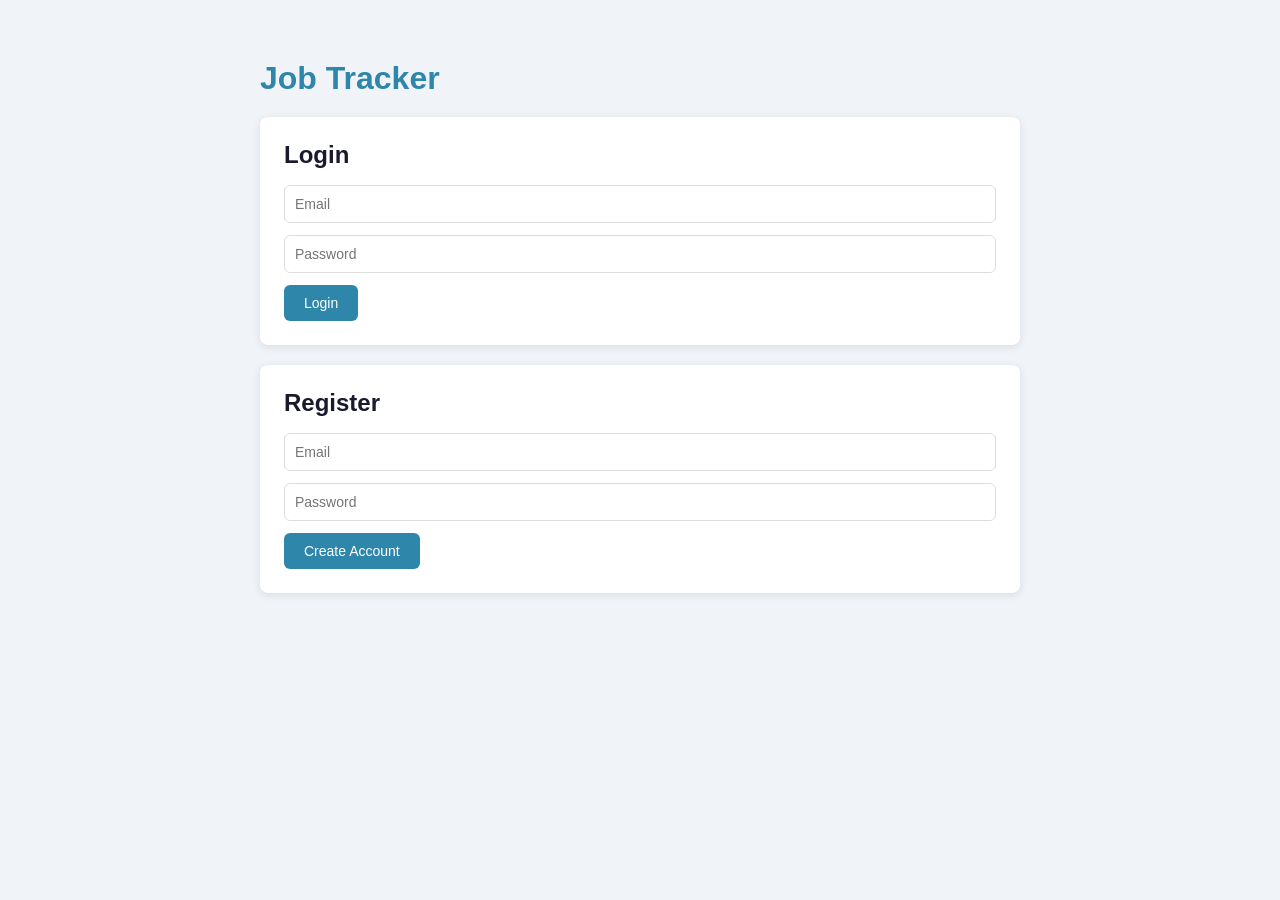
==== frontend/index.html @ f58d55be "rename login to index for deployment" ====
<!doctype html>
<html lang="en">
  <head>
    <meta charset="UTF-8" />
    <meta name="viewport" content="width=device-width, initial-scale=1.0" />
    <title>Job Tracker - Login</title>
    <link rel="stylesheet" href="style.css" />
  </head>
  <body>
    <div class="container">
      <h1>Job Tracker</h1>

      <div class="card">
        <h2>Login</h2>
        <input type="email" id="login-email" placeholder="Email" />
        <input type="password" id="login-password" placeholder="Password" />
        <button onclick="login()">Login</button>
        <p id="login-message"></p>
      </div>

      <div class="card">
        <h2>Register</h2>
        <input type="email" id="register-email" placeholder="Email" />
        <input type="password" id="register-password" placeholder="Password" />
        <button onclick="register()">Create Account</button>
        <p id="register-message"></p>
      </div>
    </div>

    <script src="app.js"></script>
  </body>
</html>
---- frontend/style.css ----
* {
  margin: 0;
  padding: 0;
  box-sizing: border-box;
}

body {
  font-family: Arial, sans-serif;
  background-color: #f0f4f8;
  color: #333;
}

.container {
  max-width: 800px;
  margin: 40px auto;
  padding: 20px;
}

h1 {
  color: #2e86ab;
  margin-bottom: 20px;
}

h2 {
  color: #1a1a2e;
  margin-bottom: 16px;
}

.card {
  background: white;
  border-radius: 8px;
  padding: 24px;
  margin-bottom: 20px;
  box-shadow: 0 2px 8px rgba(0, 0, 0, 0.1);
}

input {
  width: 100%;
  padding: 10px;
  margin-bottom: 12px;
  border: 1px solid #ddd;
  border-radius: 6px;
  font-size: 14px;
}

button {
  background-color: #2e86ab;
  color: white;
  border: none;
  padding: 10px 20px;
  border-radius: 6px;
  cursor: pointer;
  font-size: 14px;
  margin-right: 8px;
}

button:hover {
  background-color: #1a6a8a;
}

button.danger {
  background-color: #e74c3c;
}

button.danger:hover {
  background-color: #c0392b;
}

.stats {
  display: flex;
  gap: 16px;
  margin-bottom: 24px;
  flex-wrap: wrap;
}

.stat-card {
  background: white;
  border-radius: 8px;
  padding: 16px 24px;
  text-align: center;
  box-shadow: 0 2px 8px rgba(0, 0, 0, 0.1);
  flex: 1;
}

.stat-card h3 {
  font-size: 32px;
  color: #2e86ab;
}

.stat-card p {
  color: #888;
  font-size: 13px;
  margin-top: 4px;
}

.job-card {
  background: white;
  border-radius: 8px;
  padding: 16px 20px;
  margin-bottom: 12px;
  box-shadow: 0 2px 8px rgba(0, 0, 0, 0.1);
  display: flex;
  justify-content: space-between;
  align-items: center;
}

.job-info h3 {
  color: #1a1a2e;
  margin-bottom: 4px;
}

.job-info p {
  color: #888;
  font-size: 13px;
}

.status {
  padding: 4px 12px;
  border-radius: 20px;
  font-size: 12px;
  font-weight: bold;
  text-transform: uppercase;
}

.status.applied {
  background: #d5f5e3;
  color: #27ae60;
}
.status.interview {
  background: #d6eaf8;
  color: #2980b9;
}
.status.offer {
  background: #fef9e7;
  color: #f39c12;
}
.status.rejected {
  background: #fadbd8;
  color: #e74c3c;
}

.error {
  color: #e74c3c;
  margin-top: 8px;
  font-size: 14px;
}
.success {
  color: #27ae60;
  margin-top: 8px;
  font-size: 14px;
}

.nav {
  display: flex;
  justify-content: space-between;
  align-items: center;
  margin-bottom: 24px;
}

select {
  padding: 10px;
  margin-bottom: 12px;
  border: 1px solid #ddd;
  border-radius: 6px;
  font-size: 14px;
  width: 100%;
}
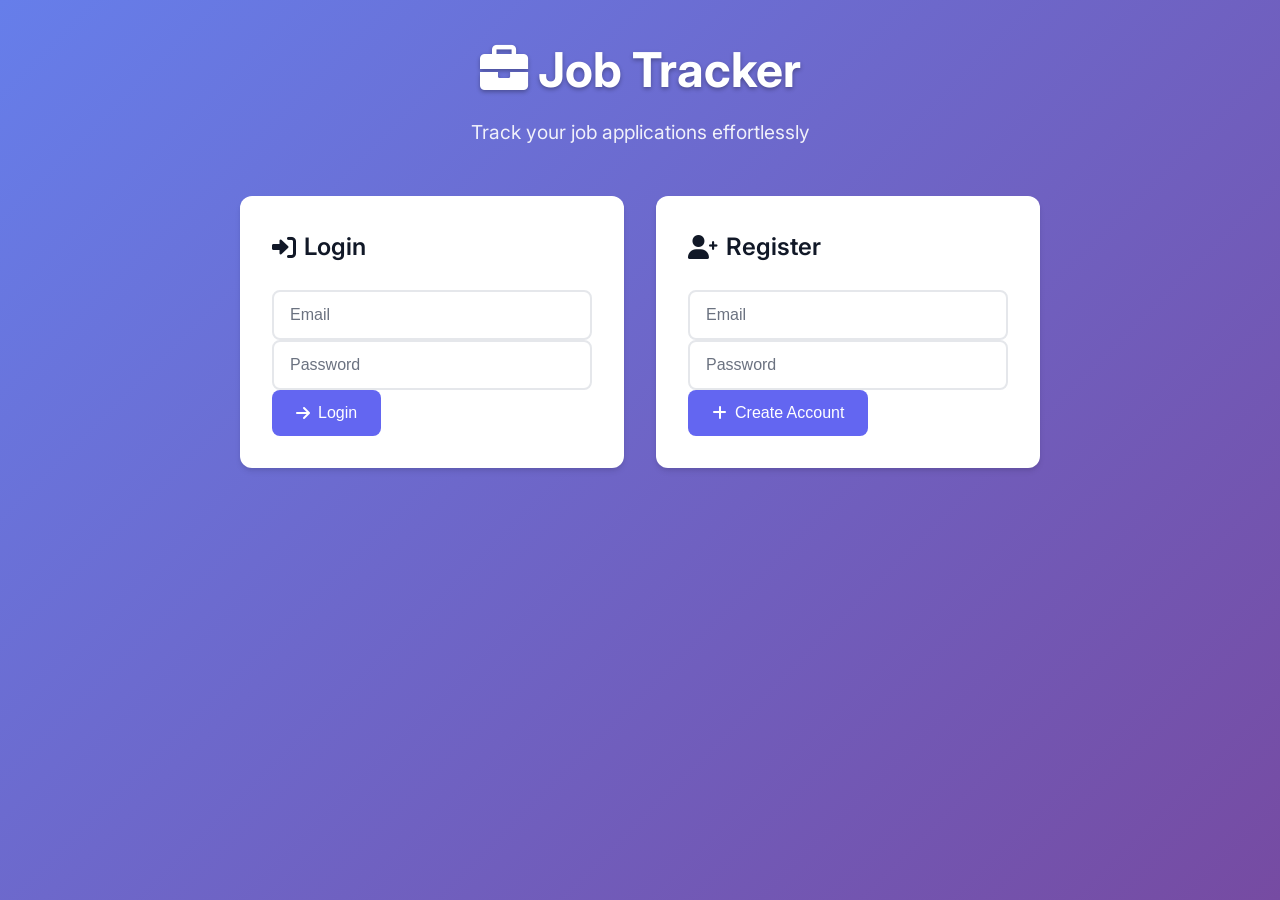
==== commit f61c81c6: "design updated" ====
--- a/frontend/index.html
+++ b/frontend/index.html
@@ -5,25 +5,71 @@
     <meta name="viewport" content="width=device-width, initial-scale=1.0" />
     <title>Job Tracker - Login</title>
     <link rel="stylesheet" href="style.css" />
+    <link
+      href="https://fonts.googleapis.com/css2?family=Inter:wght@300;400;500;600;700&display=swap"
+      rel="stylesheet"
+    />
+    <link
+      rel="stylesheet"
+      href="https://cdnjs.cloudflare.com/ajax/libs/font-awesome/6.0.0/css/all.min.css"
+    />
   </head>
   <body>
     <div class="container">
-      <h1>Job Tracker</h1>
-
-      <div class="card">
-        <h2>Login</h2>
-        <input type="email" id="login-email" placeholder="Email" />
-        <input type="password" id="login-password" placeholder="Password" />
-        <button onclick="login()">Login</button>
-        <p id="login-message"></p>
+      <div class="header">
+        <h1><i class="fas fa-briefcase"></i> Job Tracker</h1>
+        <p>Track your job applications effortlessly</p>
       </div>
 
-      <div class="card">
-        <h2>Register</h2>
-        <input type="email" id="register-email" placeholder="Email" />
-        <input type="password" id="register-password" placeholder="Password" />
-        <button onclick="register()">Create Account</button>
-        <p id="register-message"></p>
+      <div class="auth-container">
+        <div class="card">
+          <h2><i class="fas fa-sign-in-alt"></i> Login</h2>
+          <form
+            onsubmit="
+              event.preventDefault();
+              login();
+            "
+          >
+            <input type="email" id="login-email" placeholder="Email" required />
+            <input
+              type="password"
+              id="login-password"
+              placeholder="Password"
+              required
+            />
+            <button type="submit">
+              <i class="fas fa-arrow-right"></i> Login
+            </button>
+          </form>
+          <p id="login-message"></p>
+        </div>
+
+        <div class="card">
+          <h2><i class="fas fa-user-plus"></i> Register</h2>
+          <form
+            onsubmit="
+              event.preventDefault();
+              register();
+            "
+          >
+            <input
+              type="email"
+              id="register-email"
+              placeholder="Email"
+              required
+            />
+            <input
+              type="password"
+              id="register-password"
+              placeholder="Password"
+              required
+            />
+            <button type="submit">
+              <i class="fas fa-plus"></i> Create Account
+            </button>
+          </form>
+          <p id="register-message"></p>
+        </div>
       </div>
     </div>
 
--- a/frontend/style.css
+++ b/frontend/style.css
@@ -1,167 +1,397 @@
+/* Reset and Base Styles */
 * {
   margin: 0;
   padding: 0;
   box-sizing: border-box;
 }
 
+:root {
+  --primary-color: #6366f1;
+  --primary-dark: #4f46e5;
+  --secondary-color: #f3f4f6;
+  --accent-color: #10b981;
+  --danger-color: #ef4444;
+  --text-primary: #111827;
+  --text-secondary: #6b7280;
+  --bg-primary: #ffffff;
+  --bg-secondary: #f9fafb;
+  --shadow:
+    0 4px 6px -1px rgba(0, 0, 0, 0.1), 0 2px 4px -1px rgba(0, 0, 0, 0.06);
+  --border-radius: 12px;
+  --transition: all 0.3s ease;
+}
+
 body {
-  font-family: Arial, sans-serif;
-  background-color: #f0f4f8;
-  color: #333;
+  font-family:
+    "Inter",
+    -apple-system,
+    BlinkMacSystemFont,
+    "Segoe UI",
+    Roboto,
+    sans-serif;
+  background: linear-gradient(135deg, #667eea 0%, #764ba2 100%);
+  min-height: 100vh;
+  color: var(--text-primary);
+  line-height: 1.6;
 }
 
 .container {
+  max-width: 1200px;
+  margin: 0 auto;
+  padding: 2rem;
+  min-height: 100vh;
+}
+
+/* Header */
+.header {
+  text-align: center;
+  margin-bottom: 3rem;
+  color: white;
+}
+
+.header h1 {
+  font-size: 3rem;
+  font-weight: 700;
+  margin-bottom: 0.5rem;
+  text-shadow: 0 2px 4px rgba(0, 0, 0, 0.3);
+}
+
+.header p {
+  font-size: 1.2rem;
+  opacity: 0.9;
+}
+
+/* Navigation */
+.nav {
+  display: flex;
+  justify-content: space-between;
+  align-items: center;
+  margin-bottom: 2rem;
+  background: var(--bg-primary);
+  padding: 1.5rem 2rem;
+  border-radius: var(--border-radius);
+  box-shadow: var(--shadow);
+}
+
+.nav h1 {
+  font-size: 1.8rem;
+  font-weight: 600;
+  color: var(--primary-color);
+}
+
+.nav-buttons {
+  display: flex;
+  gap: 1rem;
+}
+
+/* Cards */
+.card {
+  background: var(--bg-primary);
+  border-radius: var(--border-radius);
+  padding: 2rem;
+  margin-bottom: 2rem;
+  box-shadow: var(--shadow);
+  transition: var(--transition);
+}
+
+.card:hover {
+  transform: translateY(-2px);
+  box-shadow:
+    0 10px 25px -3px rgba(0, 0, 0, 0.1),
+    0 4px 6px -2px rgba(0, 0, 0, 0.05);
+}
+
+.card h2 {
+  color: var(--text-primary);
+  margin-bottom: 1.5rem;
+  font-size: 1.5rem;
+  font-weight: 600;
+  display: flex;
+  align-items: center;
+  gap: 0.5rem;
+}
+
+/* Auth Container */
+.auth-container {
+  display: grid;
+  grid-template-columns: 1fr 1fr;
+  gap: 2rem;
   max-width: 800px;
-  margin: 40px auto;
-  padding: 20px;
-}
-
-h1 {
-  color: #2e86ab;
-  margin-bottom: 20px;
-}
-
-h2 {
-  color: #1a1a2e;
-  margin-bottom: 16px;
-}
-
-.card {
-  background: white;
+  margin: 0 auto;
+}
+
+@media (max-width: 768px) {
+  .auth-container {
+    grid-template-columns: 1fr;
+  }
+}
+
+/* Form Styles */
+.form-group {
+  margin-bottom: 1.5rem;
+}
+
+.form-group label {
+  display: block;
+  margin-bottom: 0.5rem;
+  font-weight: 500;
+  color: var(--text-primary);
+  display: flex;
+  align-items: center;
+  gap: 0.5rem;
+}
+
+input,
+select {
+  width: 100%;
+  padding: 0.875rem 1rem;
+  border: 2px solid #e5e7eb;
   border-radius: 8px;
-  padding: 24px;
-  margin-bottom: 20px;
-  box-shadow: 0 2px 8px rgba(0, 0, 0, 0.1);
-}
-
-input {
-  width: 100%;
-  padding: 10px;
-  margin-bottom: 12px;
-  border: 1px solid #ddd;
-  border-radius: 6px;
-  font-size: 14px;
-}
-
+  font-size: 1rem;
+  transition: var(--transition);
+  background: var(--bg-primary);
+}
+
+input:focus,
+select:focus {
+  outline: none;
+  border-color: var(--primary-color);
+  box-shadow: 0 0 0 3px rgba(99, 102, 241, 0.1);
+}
+
+input::placeholder {
+  color: var(--text-secondary);
+}
+
+/* Buttons */
 button {
-  background-color: #2e86ab;
+  background: var(--primary-color);
   color: white;
   border: none;
-  padding: 10px 20px;
-  border-radius: 6px;
+  padding: 0.875rem 1.5rem;
+  border-radius: 8px;
   cursor: pointer;
-  font-size: 14px;
-  margin-right: 8px;
+  font-size: 1rem;
+  font-weight: 500;
+  transition: var(--transition);
+  display: inline-flex;
+  align-items: center;
+  gap: 0.5rem;
+  text-decoration: none;
 }
 
 button:hover {
-  background-color: #1a6a8a;
+  background: var(--primary-dark);
+  transform: translateY(-1px);
+}
+
+button.primary {
+  background: var(--primary-color);
+}
+
+button.secondary {
+  background: var(--secondary-color);
+  color: var(--text-primary);
+}
+
+button.secondary:hover {
+  background: #e5e7eb;
 }
 
 button.danger {
-  background-color: #e74c3c;
+  background: var(--danger-color);
 }
 
 button.danger:hover {
-  background-color: #c0392b;
-}
-
+  background: #dc2626;
+}
+
+/* Stats */
 .stats {
-  display: flex;
-  gap: 16px;
-  margin-bottom: 24px;
-  flex-wrap: wrap;
+  display: grid;
+  grid-template-columns: repeat(auto-fit, minmax(200px, 1fr));
+  gap: 1.5rem;
+  margin-bottom: 3rem;
 }
 
 .stat-card {
-  background: white;
-  border-radius: 8px;
-  padding: 16px 24px;
+  background: var(--bg-primary);
+  border-radius: var(--border-radius);
+  padding: 1.5rem;
   text-align: center;
-  box-shadow: 0 2px 8px rgba(0, 0, 0, 0.1);
-  flex: 1;
+  box-shadow: var(--shadow);
+  transition: var(--transition);
+  position: relative;
+  overflow: hidden;
+}
+
+.stat-card::before {
+  content: "";
+  position: absolute;
+  top: 0;
+  left: 0;
+  right: 0;
+  height: 4px;
+  background: linear-gradient(90deg, var(--primary-color), var(--accent-color));
+}
+
+.stat-card:hover {
+  transform: translateY(-4px);
+  box-shadow:
+    0 20px 25px -5px rgba(0, 0, 0, 0.1),
+    0 10px 10px -5px rgba(0, 0, 0, 0.04);
+}
+
+.stat-icon {
+  font-size: 2rem;
+  color: var(--primary-color);
+  margin-bottom: 1rem;
 }
 
 .stat-card h3 {
-  font-size: 32px;
-  color: #2e86ab;
+  font-size: 2.5rem;
+  font-weight: 700;
+  color: var(--primary-color);
+  margin-bottom: 0.5rem;
 }
 
 .stat-card p {
-  color: #888;
-  font-size: 13px;
-  margin-top: 4px;
-}
-
+  color: var(--text-secondary);
+  font-weight: 500;
+  text-transform: uppercase;
+  letter-spacing: 0.05em;
+  font-size: 0.875rem;
+}
+
+/* Jobs Section */
+.jobs-section h2 {
+  margin-bottom: 1.5rem;
+  color: white;
+  font-size: 1.5rem;
+  display: flex;
+  align-items: center;
+  gap: 0.5rem;
+}
+
+/* Job Cards */
 .job-card {
-  background: white;
-  border-radius: 8px;
-  padding: 16px 20px;
-  margin-bottom: 12px;
-  box-shadow: 0 2px 8px rgba(0, 0, 0, 0.1);
+  background: var(--bg-primary);
+  border-radius: var(--border-radius);
+  padding: 1.5rem;
+  margin-bottom: 1rem;
+  box-shadow: var(--shadow);
   display: flex;
   justify-content: space-between;
   align-items: center;
+  transition: var(--transition);
+}
+
+.job-card:hover {
+  transform: translateY(-2px);
+  box-shadow:
+    0 10px 25px -3px rgba(0, 0, 0, 0.1),
+    0 4px 6px -2px rgba(0, 0, 0, 0.05);
 }
 
 .job-info h3 {
-  color: #1a1a2e;
-  margin-bottom: 4px;
+  color: var(--text-primary);
+  margin-bottom: 0.25rem;
+  font-size: 1.25rem;
+  font-weight: 600;
 }
 
 .job-info p {
-  color: #888;
-  font-size: 13px;
+  color: var(--text-secondary);
+  font-size: 0.875rem;
+}
+
+.job-actions {
+  display: flex;
+  align-items: center;
+  gap: 1rem;
 }
 
 .status {
-  padding: 4px 12px;
+  padding: 0.375rem 0.75rem;
   border-radius: 20px;
-  font-size: 12px;
-  font-weight: bold;
+  font-size: 0.75rem;
+  font-weight: 600;
   text-transform: uppercase;
+  letter-spacing: 0.05em;
+  margin-right: 1rem;
 }
 
 .status.applied {
-  background: #d5f5e3;
-  color: #27ae60;
+  background: #dcfce7;
+  color: #166534;
 }
 .status.interview {
-  background: #d6eaf8;
-  color: #2980b9;
+  background: #dbeafe;
+  color: #1e40af;
 }
 .status.offer {
-  background: #fef9e7;
-  color: #f39c12;
+  background: #fef3c7;
+  color: #92400e;
 }
 .status.rejected {
-  background: #fadbd8;
-  color: #e74c3c;
-}
-
+  background: #fee2e2;
+  color: #991b1b;
+}
+
+/* Messages */
 .error {
-  color: #e74c3c;
-  margin-top: 8px;
-  font-size: 14px;
-}
+  color: var(--danger-color);
+  margin-top: 1rem;
+  font-size: 0.875rem;
+  font-weight: 500;
+}
+
 .success {
-  color: #27ae60;
-  margin-top: 8px;
-  font-size: 14px;
-}
-
-.nav {
-  display: flex;
-  justify-content: space-between;
-  align-items: center;
-  margin-bottom: 24px;
-}
-
-select {
-  padding: 10px;
-  margin-bottom: 12px;
-  border: 1px solid #ddd;
-  border-radius: 6px;
-  font-size: 14px;
-  width: 100%;
-}
+  color: var(--accent-color);
+  margin-top: 1rem;
+  font-size: 0.875rem;
+  font-weight: 500;
+}
+
+@media (max-width: 768px) {
+  .container {
+    padding: 1rem;
+  }
+
+  .nav {
+    flex-direction: column;
+    gap: 1rem;
+    text-align: center;
+  }
+
+  .nav-buttons {
+    width: 100%;
+    justify-content: center;
+  }
+
+  .job-card {
+    flex-direction: column;
+    align-items: flex-start;
+    gap: 1rem;
+  }
+
+  .job-actions {
+    width: 100%;
+    justify-content: space-between;
+  }
+
+  .header h1 {
+    font-size: 2rem;
+  }
+}
+
+/* No Jobs Message */
+.no-jobs {
+  text-align: center;
+  color: var(--text-secondary);
+  padding: 3rem 1rem;
+  font-size: 1.1rem;
+  background: var(--bg-primary);
+  border-radius: var(--border-radius);
+  margin-top: 1rem;
+}
